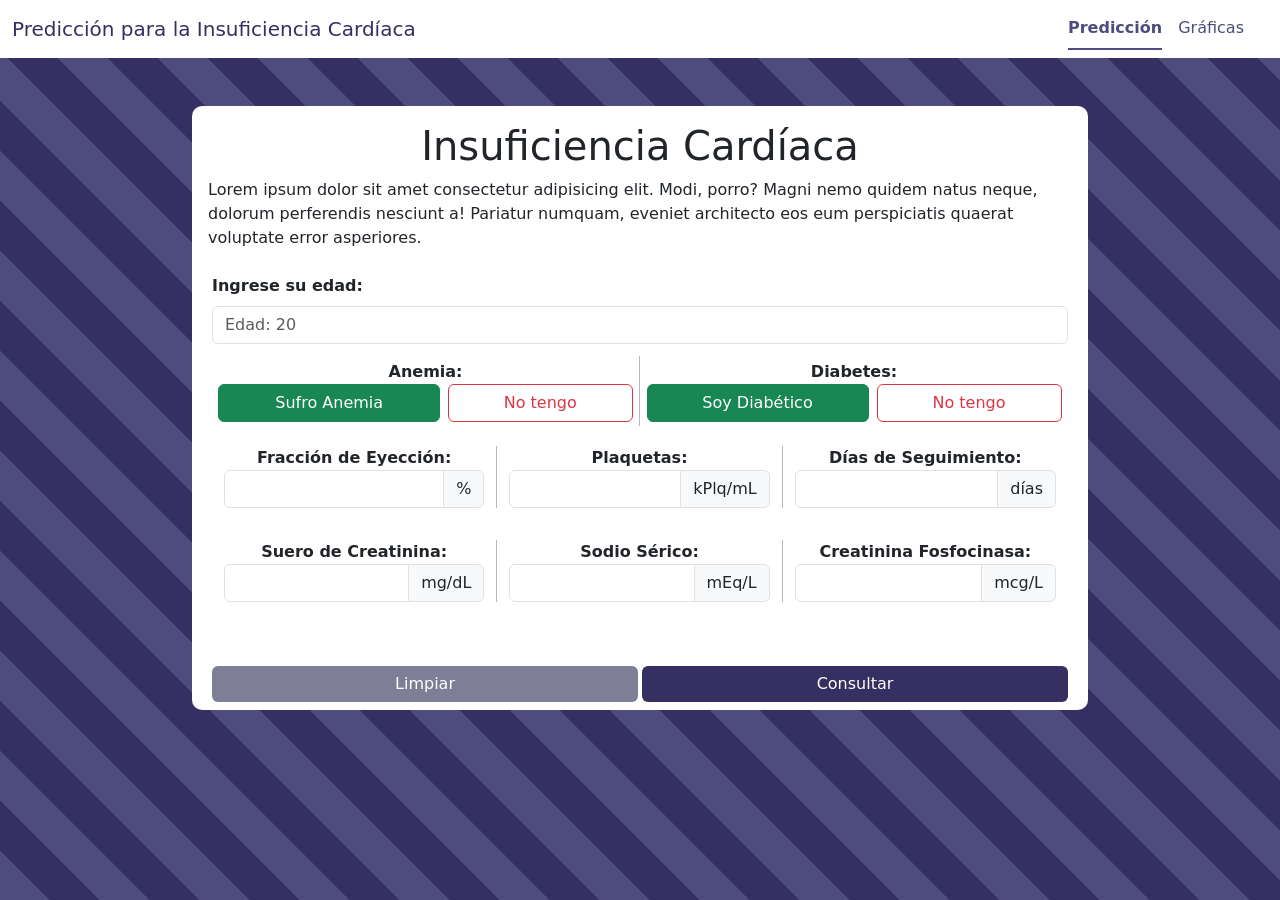
==== web/index.html @ 3ffd3518 "New Member" ====
<!DOCTYPE html>
<html>

<head>
    <meta charset='utf-8'>
    <meta http-equiv='X-UA-Compatible' content='IE=edge'>
    <title>TEMSELSI</title>
    <meta name='viewport' content='width=device-width, initial-scale=1'>
    <link rel="stylesheet" href="css/bootstrap.min.css">
    <link rel="stylesheet" href="css/styles.css">
    <script src="eel.js"></script>
</head>

<body id="cuerpo" class="bg-black">
    <nav class="navbar bg-white ">
        <div class="container-fluid ">
          <a class="navbar-brand">Predicción para la Insuficiencia Cardíaca</a>
          <ul class="nav nav-underline px-4">
            <li class="nav-item">
              <a class="nav-link active" id="prelink" onclick="swapStuff(0)">Predicción</a>
            </li>
            <li class="nav-item">
              <a class="nav-link" id="analink" onclick="swapStuff(1)">Gráficas</a>
            </li> 
          </ul>
        </div>
      </nav>
    
    <!-- PREDICTOR -->  
    <div id="pred" class="bg-white m-5 p-2 row justify-content-center  mx-auto" style="border-radius: 10px; width: 70%;">
        <!--Arrancan Titulos-->
        <div class="col-12 p-2">
            <h1 class="d-flex justify-content-center">
                Insuficiencia Cardíaca
            </h1>
            <p>
                Lorem ipsum dolor sit amet consectetur adipisicing elit. Modi, porro? Magni nemo quidem natus neque, dolorum perferendis nesciunt a! Pariatur numquam, eveniet architecto eos eum perspiciatis quaerat voluptate error asperiores.
            </p>
        </div> 
        
        <!-- Arrancan los inputs  
        
            Atributos desechados
            Diabetes
            Sexo
            Fumador
        
        -->

        <!-- Edad -->
        <div class="col-12">
            <label for="ageInput" class="form-label" style="font-weight: bold;">Ingrese su edad:</label>
            <input type="number" class="form-control" id="ageInput" placeholder="Edad: 20">
        </div>
         
        <!-- Contenedor de Selects Anemia and Diabetes -->
        <div class="row mt-2 py-1">
            <div class="col-6 justify-content-center p-1" style="border-right: 1px solid #b8b8b8;">
                <label for="anemiaHolder" class=" d-flex justify-content-center" style="font-weight: bold;">Anemia:</label>
            
                <div id="anemiaHolder" class="justify-content-center row column-gap-2" style="padding: 0;">
                    <div class="col-6 d-grid p-0">
                        <input type="radio" class="btn btn-check btn-block" name="anemia" id="successAnemia" autocomplete="off" checked>
                        <label class="btn btn-outline-success" for="successAnemia">Sufro Anemia</label>
                    </div>
                        
                    <div class="col-5 d-grid p-0">
                        <input type="radio" class="btn-check" name="anemia" id="dangerAnemia" autocomplete="off">
                        <label class="btn btn-outline-danger" for="dangerAnemia">No tengo</label>
                    </div>  
                </div>
            </div>  

            <div class="col-6 justify-content-center p-1" >
                <label for="anemiaHolder" class=" d-flex justify-content-center" style="font-weight: bold;">Diabetes:</label>
            
                <div id="anemiaHolder" class="justify-content-center row column-gap-2" style="padding: 0;">
                    <div class="col-6 d-grid p-0">
                        <input type="radio" class="btn btn-check btn-block" name="Diabetes" id="successDiabetes" autocomplete="off" checked>
                        <label class="btn btn-outline-success" for="successDiabetes">Soy Diabético</label>
                    </div>
                        
                    <div class="col-5 d-grid p-0">
                        <input type="radio" class="btn-check" name="Diabetes" id="dangerDiabetes" autocomplete="off">
                        <label class="btn btn-outline-danger" for="dangerDiabetes">No tengo</label>
                    </div>  
                </div>
            </div>  
            
        </div> 
        <!-- Ejection, -->
        <div class="row my-3 d-flex align-items-center">
            <div class="col-4" style="border-right: 1px solid #b8b8b8;">
                <label class="d-flex justify-content-center text-center" for="testing" style="font-weight: bold;">Fracción de Eyección:</label>    
                <span class="input-group" id="testing">
                    <input type="text" class="form-control">
                    <span class="input-group-text">%</span> 
                </span>
            </div>

            <div class="col-4" style="border-right: 1px solid #b8b8b8;">
                <label class="d-flex justify-content-center text-center" for="testing" style="font-weight: bold;">Plaquetas:</label>    
                <span class="input-group" id="testing">
                    <input type="text" class="form-control">
                    <span class="input-group-text">kPlq/mL</span> 
                </span>
            </div>

            <div class="col-4">
                <label class="d-flex justify-content-center text-center" for="days" style="font-weight: bold;">Días de Seguimiento:</label>    
                <span class="input-group" id="days">
                    <input type="text" class="form-control">
                    <span class="input-group-text">días</span> 
                </span>
            </div>
        </div>
        
        <!-- Ejection, -->
        <div class="row my-3 d-flex align-items-center">
            <div class="col-4" style="border-right: 1px solid #b8b8b8;">
                <label class="d-flex justify-content-center text-center" for="testing" style="font-weight: bold;">Suero de Creatinina:</label>    
                <span class="input-group" id="testing">
                    <input type="text" class="form-control">
                    <span class="input-group-text">mg/dL</span> 
                </span>
            </div>

            <div class="col-4" style="border-right: 1px solid #b8b8b8;">
                <label class="d-flex justify-content-center text-center" for="testing" style="font-weight: bold;">Sodio Sérico:</label>    
                <span class="input-group" id="testing">
                    <input type="text" class="form-control">
                    <span class="input-group-text">mEq/L</span> 
                </span>
            </div>

            <div class="col-4">
                <label class="d-flex justify-content-center text-center" for="testing" style="font-weight: bold;">Creatinina Fosfocinasa:</label>    
                <span class="input-group" id="testing">
                    <input type="text" class="form-control">
                    <span class="input-group-text">mcg/L</span> 
                </span>
            </div>
        </div>

        <!-- Bottom Buttons-->
        <div class="row mt-5 column-gap-1">
            <button type="button" class="col btn btn-abort">Limpiar</button>
            <button type="button" class="col btn btn-continue">Consultar</button>
        </div>
    </div> 

    <!-- ANALISIS GRÁFICAS -->
    <div id="ana" class="bg-white m-5 p-2 row justify-content-center  mx-auto" style="border-radius: 10px; width: 70%; display: none;">
        <!--Arrancan Titulos-->
        <div class="col-12 p-2">
            <h1 class="d-flex justify-content-center">
                Insuficiencia Cardíaca
            </h1>
            <p>
                Lorem ipsum dolor sit amet consectetur adipisicing elit. Modi, porro? Magni nemo quidem natus neque, dolorum perferendis nesciunt a! Pariatur numquam, eveniet architecto eos eum perspiciatis quaerat voluptate error asperiores.
            </p>
        </div> 
         
        <!-- Bottom Buttons-->
        <div class="row mb-2 column-gap-1"> 
            <label style="font-weight: bold;">Gráficas de Análisis:</label>
            <button type="button" class="col btn btn-continue" onclick="displayStuffTest()">Series de Tiempo</button>
            <button type="button" class="col btn btn-continue" onclick="displayDistribution()">Distribución de Valores</button>
        </div>
        <div class="row mb-2 column-gap-1"> 
            <label style="font-weight: bold;">Mapa de Correlación:</label>
            <button type="button" class="col btn btn-continue" onclick="correlation()">Observar</button>
            
        </div>
        <div class="row mb-3  column-gap-1"> 
            <label style="font-weight: bold;">Contraste del Modelo de Predicción:</label>
            <button type="button" class="col btn btn-continue" onclick="displayStuffTest()">Observar</button>
        </div>
    </div> 

    <script src="js/apiVinculation.js"> </script>
</body>
</html>
---- web/css/styles.css ----
@keyframes move-it {
    0% {
        background-position: initial;
    }

    100% {
        background-position: 100px 0px;
    }
}

.active,.navbar-brand{
        color:#363062 !important;
}

.nav-link{
    color: #4D4C7D !important;
    cursor:pointer;
}

body {
    background: repeating-linear-gradient(45deg,
            #4D4C7D 0%,
            #4D4C7D 25%,

            #363062 25%,
            #363062 50%,

            #4D4C7D 50%,
            #4D4C7D 75%,

            #363062 75%,
            #363062 100%);
    background-size: 100px 100px;
    animation: move-it 7s linear infinite;
} 

.btn-continue,.btn-continue:hover:active{
    background-color: #363062 !important;
    color:white !important;
    border: none !important;
} 

.btn-continue:hover{
    background-color: #198754 !important;
    color:white !important;
}

.btn-abort,.btn-abort:hover:active{
    background-color: #7f7e97 !important;
    color:white !important;
    border: none !important;
}


.btn-abort:hover{
    background-color: #d14545 !important;
    color:#4e0d0d !important;
}
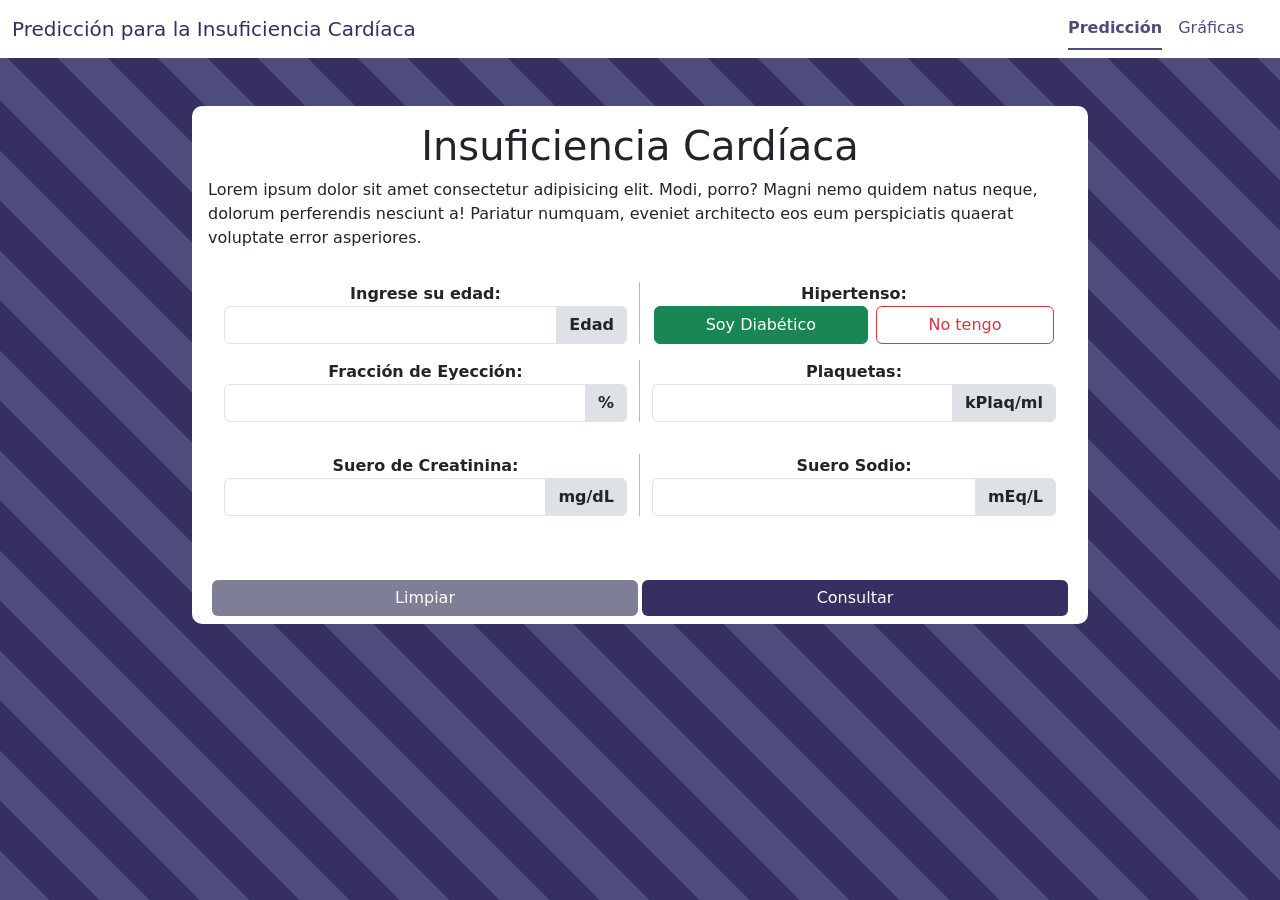
==== commit 80ac2aeb: "Se añade la función de prediccion" ====
--- a/web/index.html
+++ b/web/index.html
@@ -14,17 +14,17 @@
 <body id="cuerpo" class="bg-black">
     <nav class="navbar bg-white ">
         <div class="container-fluid ">
-          <a class="navbar-brand">Predicción para la Insuficiencia Cardíaca</a>
-          <ul class="nav nav-underline px-4">
+            <a class="navbar-brand">Predicción para la Insuficiencia Cardíaca</a>
+            <ul class="nav nav-underline px-4">
             <li class="nav-item">
-              <a class="nav-link active" id="prelink" onclick="swapStuff(0)">Predicción</a>
+                <a class="nav-link active" id="prelink" onclick="swapStuff(0)">Predicción</a>
             </li>
             <li class="nav-item">
-              <a class="nav-link" id="analink" onclick="swapStuff(1)">Gráficas</a>
+                <a class="nav-link" id="analink" onclick="swapStuff(1)">Gráficas</a>
             </li> 
-          </ul>
+            </ul>
         </div>
-      </nav>
+    </nav>
     
     <!-- PREDICTOR -->  
     <div id="pred" class="bg-white m-5 p-2 row justify-content-center  mx-auto" style="border-radius: 10px; width: 70%;">
@@ -36,116 +36,82 @@
             <p>
                 Lorem ipsum dolor sit amet consectetur adipisicing elit. Modi, porro? Magni nemo quidem natus neque, dolorum perferendis nesciunt a! Pariatur numquam, eveniet architecto eos eum perspiciatis quaerat voluptate error asperiores.
             </p>
-        </div> 
-        
-        <!-- Arrancan los inputs  
-        
-            Atributos desechados
-            Diabetes
-            Sexo
-            Fumador
-        
-        -->
+        </div>  
 
-        <!-- Edad -->
-        <div class="col-12">
-            <label for="ageInput" class="form-label" style="font-weight: bold;">Ingrese su edad:</label>
-            <input type="number" class="form-control" id="ageInput" placeholder="Edad: 20">
-        </div>
-         
         <!-- Contenedor de Selects Anemia and Diabetes -->
-        <div class="row mt-2 py-1">
-            <div class="col-6 justify-content-center p-1" style="border-right: 1px solid #b8b8b8;">
-                <label for="anemiaHolder" class=" d-flex justify-content-center" style="font-weight: bold;">Anemia:</label>
-            
-                <div id="anemiaHolder" class="justify-content-center row column-gap-2" style="padding: 0;">
+        <div class="row mt-2 d-flex align-items-center">
+            <div class="col-6 justify-content-center" style="border-right: 1px solid #b8b8b8;"> 
+                <label for="age" class="d-flex justify-content-center" style="font-weight: bold;">Ingrese su edad:</label>
+                <!-- Edad -->
+                <span class="input-group" id="age">
+                    <input type="text" id="edad" class="form-control">
+                    <span class="input-group-text" style="background-color: rgb(222, 226, 230);font-weight: bold;">Edad</span> 
+                </span>
+            </div>  
+
+            <div class="col-6 justify-content-center" >
+                <label for="hipertensoHolder" class=" d-flex justify-content-center" style="font-weight: bold;">Hipertenso:</label>
+                <div id="hipertensoHolder" class="justify-content-center row column-gap-2" style="padding: 0;">
                     <div class="col-6 d-grid p-0">
-                        <input type="radio" class="btn btn-check btn-block" name="anemia" id="successAnemia" autocomplete="off" checked>
-                        <label class="btn btn-outline-success" for="successAnemia">Sufro Anemia</label>
+                       <input type="radio" class="btn btn-check btn-block" name="hipertensoInput" id="successHipertenso" value="hipTrue" autocomplete="off" checked>
+                        <label class="btn btn-outline-success" for="successHipertenso">Soy Diabético</label>
                     </div>
-                        
+
                     <div class="col-5 d-grid p-0">
-                        <input type="radio" class="btn-check" name="anemia" id="dangerAnemia" autocomplete="off">
-                        <label class="btn btn-outline-danger" for="dangerAnemia">No tengo</label>
-                    </div>  
+                        <input type="radio" class="btn-check" name="hipertensoInput" id="dangerHipertenso" value="hipFalse" autocomplete="off">
+                        <label class="btn btn-outline-danger" for="dangerHipertenso">No tengo</label>
+                    </div>   
                 </div>
             </div>  
+        </div> 
 
-            <div class="col-6 justify-content-center p-1" >
-                <label for="anemiaHolder" class=" d-flex justify-content-center" style="font-weight: bold;">Diabetes:</label>
-            
-                <div id="anemiaHolder" class="justify-content-center row column-gap-2" style="padding: 0;">
-                    <div class="col-6 d-grid p-0">
-                        <input type="radio" class="btn btn-check btn-block" name="Diabetes" id="successDiabetes" autocomplete="off" checked>
-                        <label class="btn btn-outline-success" for="successDiabetes">Soy Diabético</label>
-                    </div>
-                        
-                    <div class="col-5 d-grid p-0">
-                        <input type="radio" class="btn-check" name="Diabetes" id="dangerDiabetes" autocomplete="off">
-                        <label class="btn btn-outline-danger" for="dangerDiabetes">No tengo</label>
-                    </div>  
-                </div>
-            </div>  
-            
-        </div> 
         <!-- Ejection, -->
         <div class="row my-3 d-flex align-items-center">
-            <div class="col-4" style="border-right: 1px solid #b8b8b8;">
+            <div class="col-6" style="border-right: 1px solid #b8b8b8;">
                 <label class="d-flex justify-content-center text-center" for="testing" style="font-weight: bold;">Fracción de Eyección:</label>    
                 <span class="input-group" id="testing">
-                    <input type="text" class="form-control">
-                    <span class="input-group-text">%</span> 
+                    <input type="text" id="eyeccion" class="form-control">
+                    <span class="input-group-text" style="background-color: rgb(222, 226, 230);font-weight: 800;">%</span> 
                 </span>
             </div>
 
-            <div class="col-4" style="border-right: 1px solid #b8b8b8;">
+            <div class="col-6">
                 <label class="d-flex justify-content-center text-center" for="testing" style="font-weight: bold;">Plaquetas:</label>    
                 <span class="input-group" id="testing">
-                    <input type="text" class="form-control">
-                    <span class="input-group-text">kPlq/mL</span> 
-                </span>
-            </div>
-
-            <div class="col-4">
-                <label class="d-flex justify-content-center text-center" for="days" style="font-weight: bold;">Días de Seguimiento:</label>    
-                <span class="input-group" id="days">
-                    <input type="text" class="form-control">
-                    <span class="input-group-text">días</span> 
-                </span>
-            </div>
-        </div>
-        
-        <!-- Ejection, -->
-        <div class="row my-3 d-flex align-items-center">
-            <div class="col-4" style="border-right: 1px solid #b8b8b8;">
-                <label class="d-flex justify-content-center text-center" for="testing" style="font-weight: bold;">Suero de Creatinina:</label>    
-                <span class="input-group" id="testing">
-                    <input type="text" class="form-control">
-                    <span class="input-group-text">mg/dL</span> 
-                </span>
-            </div>
-
-            <div class="col-4" style="border-right: 1px solid #b8b8b8;">
-                <label class="d-flex justify-content-center text-center" for="testing" style="font-weight: bold;">Sodio Sérico:</label>    
-                <span class="input-group" id="testing">
-                    <input type="text" class="form-control">
-                    <span class="input-group-text">mEq/L</span> 
-                </span>
-            </div>
-
-            <div class="col-4">
-                <label class="d-flex justify-content-center text-center" for="testing" style="font-weight: bold;">Creatinina Fosfocinasa:</label>    
-                <span class="input-group" id="testing">
-                    <input type="text" class="form-control">
-                    <span class="input-group-text">mcg/L</span> 
+                    <input type="text" id="plaquetas" class="form-control">
+                    <span class="input-group-text" style="background-color: rgb(222, 226, 230);font-weight: bold;">kPlaq/ml</span> 
                 </span>
             </div>
         </div>
 
+        <div class="row my-3 d-flex align-items-center">
+            <div class="col-6" style="border-right: 1px solid #b8b8b8;">
+                <label class="d-flex justify-content-center text-center" for="testing" style="font-weight: bold;">Suero de Creatinina:</label>    
+                <span class="input-group" id="testing">
+                    <input type="text" id="creatinina" class="form-control">
+                    <span class="input-group-text" style="background-color: rgb(222, 226, 230);font-weight: bold;">mg/dL</span> 
+                </span>
+            </div>
+
+            <div class="col-6">
+                <label class="d-flex justify-content-center text-center" for="testing" style="font-weight: bold;">Suero Sodio:</label>    
+                <span class="input-group" id="testing">
+                    <input type="text" id="sodio" class="form-control">
+                    <span class="input-group-text" style="background-color: rgb(222, 226, 230);font-weight: bold;">mEq/L</span> 
+                </span>
+            </div>
+        </div>
+
+        <!--Resultado de Prediccion-->
+        <div class="row" >
+            <p id="ResPrediccion">&nbsp;</p>
+        </div>
+         
+
         <!-- Bottom Buttons-->
-        <div class="row mt-5 column-gap-1">
+        <div class="row mt-2 column-gap-1">
             <button type="button" class="col btn btn-abort">Limpiar</button>
-            <button type="button" class="col btn btn-continue">Consultar</button>
+            <button type="button" class="col btn btn-continue" onclick="prediction()">Consultar</button>
         </div>
     </div> 
 
@@ -174,7 +140,7 @@
         </div>
         <div class="row mb-3  column-gap-1"> 
             <label style="font-weight: bold;">Contraste del Modelo de Predicción:</label>
-            <button type="button" class="col btn btn-continue" onclick="displayStuffTest()">Observar</button>
+            <button type="button" class="col btn btn-continue" onclick="displayAccuracy()">Observar</button>
         </div>
     </div> 
 
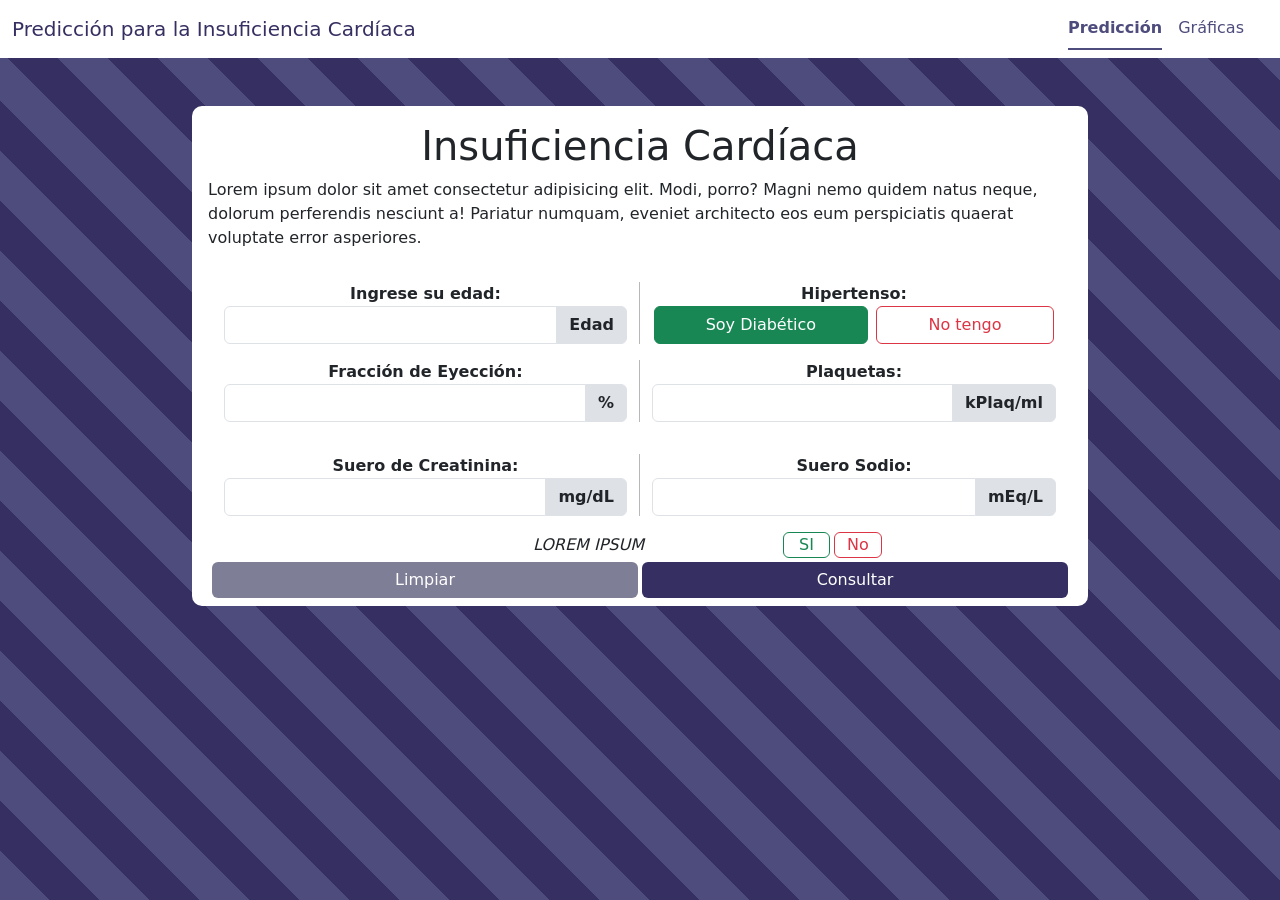
==== commit 746a8a3c: "Display format done" ====
--- a/web/index.html
+++ b/web/index.html
@@ -102,14 +102,19 @@
             </div>
         </div>
 
-        <!--Resultado de Prediccion-->
-        <div class="row" >
-            <p id="ResPrediccion">&nbsp;</p>
+        <!--Resultado de Prediccion--> 
+        <div class="row align-items-center justify-content-center"> 
+            <div class="col-8 ">
+                <div class="row align-items-center justify-content-center column-gap-1">
+                    <p id="ResPrediccion" class="text-center col-8" style="margin-bottom: 0 !important; font-style: italic;">LOREM IPSUM</p>
+                    <button class="col-1 btn btn-outline-success p-0">SI</button> 
+                    <button class="col-1 btn btn-outline-danger p-0">No</button>
+                </div>
+            </div>
         </div>
-         
 
         <!-- Bottom Buttons-->
-        <div class="row mt-2 column-gap-1">
+        <div class="row mt-1 column-gap-1">
             <button type="button" class="col btn btn-abort">Limpiar</button>
             <button type="button" class="col btn btn-continue" onclick="prediction()">Consultar</button>
         </div>
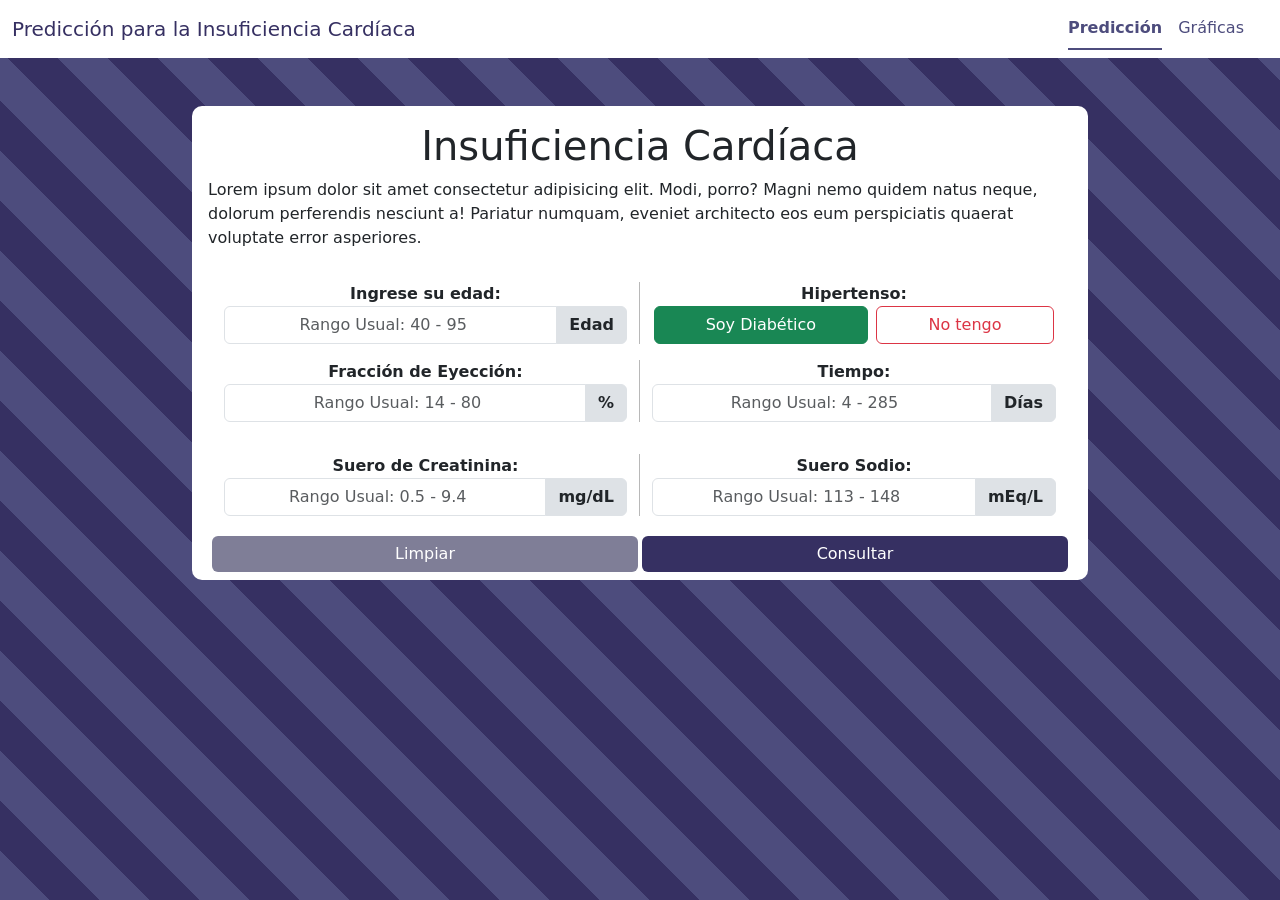
==== commit ec5fbc86: "Last steps" ====
--- a/web/index.html
+++ b/web/index.html
@@ -44,7 +44,7 @@
                 <label for="age" class="d-flex justify-content-center" style="font-weight: bold;">Ingrese su edad:</label>
                 <!-- Edad -->
                 <span class="input-group" id="age">
-                    <input type="text" id="edad" class="form-control">
+                    <input type="number" id="edad" placeholder="Rango Usual: 40 - 95" class="form-control text-center">
                     <span class="input-group-text" style="background-color: rgb(222, 226, 230);font-weight: bold;">Edad</span> 
                 </span>
             </div>  
@@ -70,16 +70,16 @@
             <div class="col-6" style="border-right: 1px solid #b8b8b8;">
                 <label class="d-flex justify-content-center text-center" for="testing" style="font-weight: bold;">Fracción de Eyección:</label>    
                 <span class="input-group" id="testing">
-                    <input type="text" id="eyeccion" class="form-control">
+                    <input type="number" id="eyeccion" placeholder="Rango Usual: 14 - 80" class="form-control text-center">
                     <span class="input-group-text" style="background-color: rgb(222, 226, 230);font-weight: 800;">%</span> 
                 </span>
             </div>
 
             <div class="col-6">
-                <label class="d-flex justify-content-center text-center" for="testing" style="font-weight: bold;">Plaquetas:</label>    
+                <label class="d-flex justify-content-center text-center" for="testing" style="font-weight: bold;">Tiempo:</label>    
                 <span class="input-group" id="testing">
-                    <input type="text" id="plaquetas" class="form-control">
-                    <span class="input-group-text" style="background-color: rgb(222, 226, 230);font-weight: bold;">kPlaq/ml</span> 
+                    <input type="number" id="plaquetas" placeholder="Rango Usual: 4 - 285" class="form-control text-center">
+                    <span class="input-group-text" style="background-color: rgb(222, 226, 230);font-weight: bold;">Días</span> 
                 </span>
             </div>
         </div>
@@ -88,7 +88,7 @@
             <div class="col-6" style="border-right: 1px solid #b8b8b8;">
                 <label class="d-flex justify-content-center text-center" for="testing" style="font-weight: bold;">Suero de Creatinina:</label>    
                 <span class="input-group" id="testing">
-                    <input type="text" id="creatinina" class="form-control">
+                    <input type="number" id="creatinina" placeholder="Rango Usual: 0.5 - 9.4" class="form-control text-center">
                     <span class="input-group-text" style="background-color: rgb(222, 226, 230);font-weight: bold;">mg/dL</span> 
                 </span>
             </div>
@@ -96,17 +96,17 @@
             <div class="col-6">
                 <label class="d-flex justify-content-center text-center" for="testing" style="font-weight: bold;">Suero Sodio:</label>    
                 <span class="input-group" id="testing">
-                    <input type="text" id="sodio" class="form-control">
+                    <input type="number" id="sodio" placeholder="Rango Usual: 113 - 148" class="form-control text-center">
                     <span class="input-group-text" style="background-color: rgb(222, 226, 230);font-weight: bold;">mEq/L</span> 
                 </span>
             </div>
         </div>
 
         <!--Resultado de Prediccion--> 
-        <div class="row align-items-center justify-content-center"> 
+        <div class="row align-items-center justify-content-center my-1" id ="predHeader"style="display: none;"> 
             <div class="col-8 ">
                 <div class="row align-items-center justify-content-center column-gap-1">
-                    <p id="ResPrediccion" class="text-center col-8" style="margin-bottom: 0 !important; font-style: italic;">LOREM IPSUM</p>
+                    <p id="ResPrediccion" class="text-center col-8" style="margin-bottom: 0 !important; font-style: italic; font-size: 15px;">LOREM IPSUM</p>
                     <button class="col-1 btn btn-outline-success p-0">SI</button> 
                     <button class="col-1 btn btn-outline-danger p-0">No</button>
                 </div>
@@ -115,13 +115,13 @@
 
         <!-- Bottom Buttons-->
         <div class="row mt-1 column-gap-1">
-            <button type="button" class="col btn btn-abort">Limpiar</button>
+            <button type="button" class="col btn btn-abort" onclick="clearAll()">Limpiar</button>
             <button type="button" class="col btn btn-continue" onclick="prediction()">Consultar</button>
         </div>
     </div> 
 
     <!-- ANALISIS GRÁFICAS -->
-    <div id="ana" class="bg-white m-5 p-2 row justify-content-center  mx-auto" style="border-radius: 10px; width: 70%; display: none;">
+    <div id="ana" class="bg-white m-5 p-2 row justify-content-center mx-auto" style="border-radius: 10px; width: 70%; display: none;">
         <!--Arrancan Titulos-->
         <div class="col-12 p-2">
             <h1 class="d-flex justify-content-center">
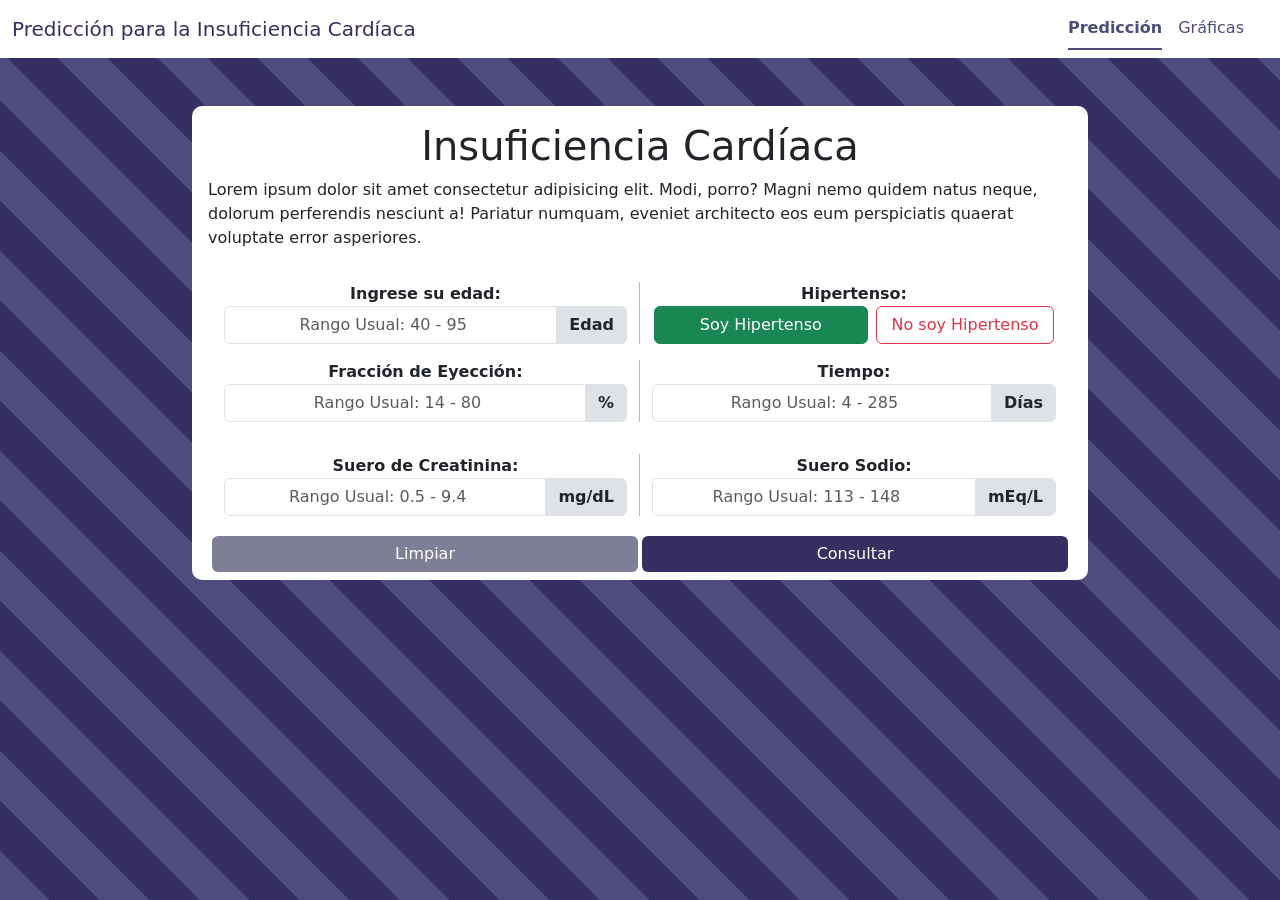
==== commit 5954ad0b: "All code done - remains input validation and screen comments" ====
--- a/web/index.html
+++ b/web/index.html
@@ -54,12 +54,12 @@
                 <div id="hipertensoHolder" class="justify-content-center row column-gap-2" style="padding: 0;">
                     <div class="col-6 d-grid p-0">
                        <input type="radio" class="btn btn-check btn-block" name="hipertensoInput" id="successHipertenso" value="hipTrue" autocomplete="off" checked>
-                        <label class="btn btn-outline-success" for="successHipertenso">Soy Diabético</label>
+                        <label class="btn btn-outline-success" for="successHipertenso">Soy Hipertenso</label>
                     </div>
 
                     <div class="col-5 d-grid p-0">
                         <input type="radio" class="btn-check" name="hipertensoInput" id="dangerHipertenso" value="hipFalse" autocomplete="off">
-                        <label class="btn btn-outline-danger" for="dangerHipertenso">No tengo</label>
+                        <label class="btn btn-outline-danger" for="dangerHipertenso">No soy Hipertenso</label>
                     </div>   
                 </div>
             </div>  
@@ -107,8 +107,8 @@
             <div class="col-8 ">
                 <div class="row align-items-center justify-content-center column-gap-1">
                     <p id="ResPrediccion" class="text-center col-8" style="margin-bottom: 0 !important; font-style: italic; font-size: 15px;">LOREM IPSUM</p>
-                    <button class="col-1 btn btn-outline-success p-0">SI</button> 
-                    <button class="col-1 btn btn-outline-danger p-0">No</button>
+                    <button class="col-1 btn btn-outline-success p-0" onclick="savingNewData(1)">SI</button> 
+                    <button class="col-1 btn btn-outline-danger p-0" onclick="savingNewData(0)">No</button>
                 </div>
             </div>
         </div>
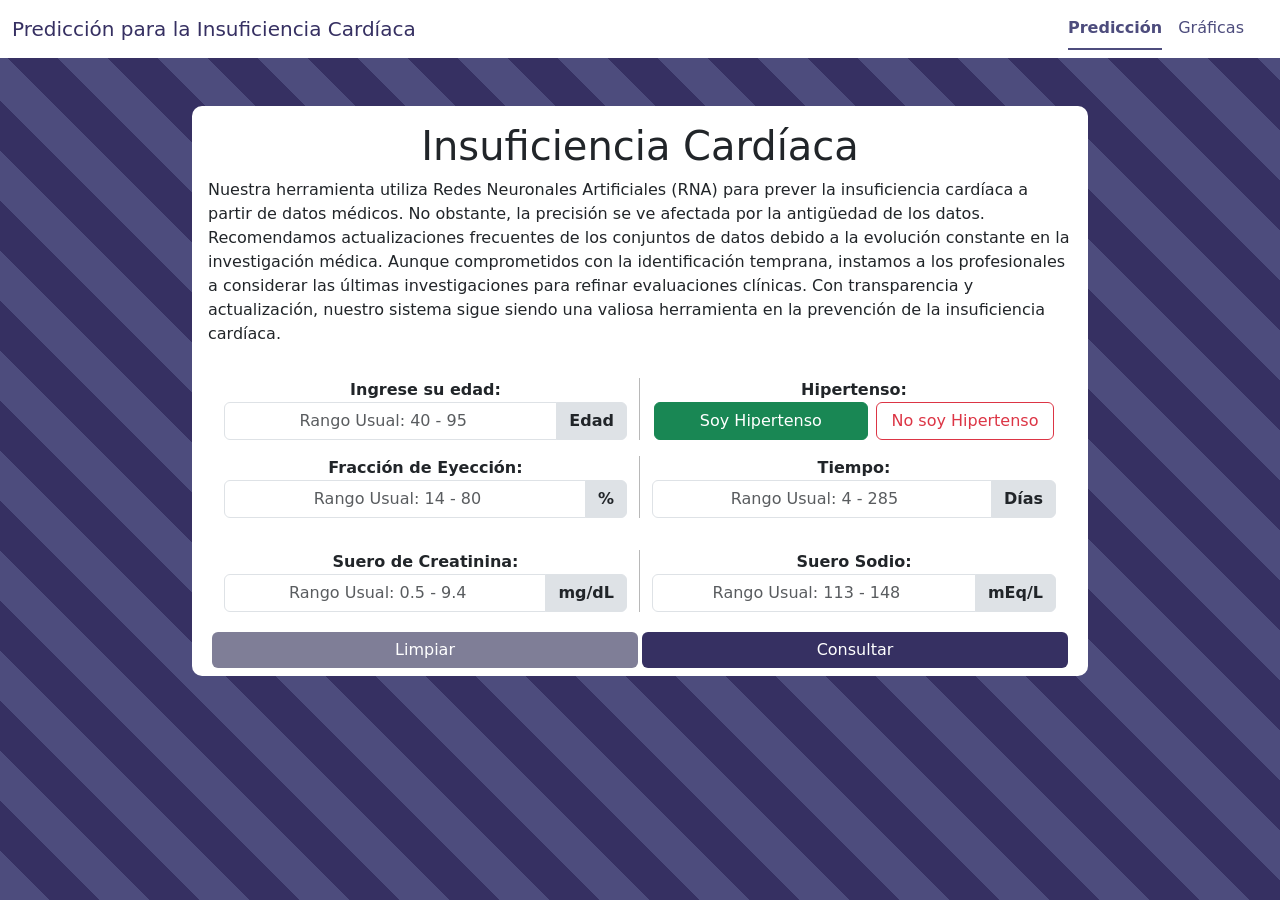
==== commit 5f502dc7: "Finalización de Comentarios" ====
--- a/web/index.html
+++ b/web/index.html
@@ -34,9 +34,14 @@
                 Insuficiencia Cardíaca
             </h1>
             <p>
-                Lorem ipsum dolor sit amet consectetur adipisicing elit. Modi, porro? Magni nemo quidem natus neque, dolorum perferendis nesciunt a! Pariatur numquam, eveniet architecto eos eum perspiciatis quaerat voluptate error asperiores.
+                Nuestra herramienta utiliza Redes Neuronales Artificiales (RNA) para prever la insuficiencia cardíaca a partir de
+                datos médicos. No obstante, la precisión se ve afectada por la antigüedad de los datos. Recomendamos actualizaciones
+                frecuentes de los conjuntos de datos debido a la evolución constante en la investigación médica. Aunque
+                comprometidos con la identificación temprana, instamos a los profesionales a considerar las últimas investigaciones
+                para refinar evaluaciones clínicas. Con transparencia y actualización, nuestro sistema sigue siendo una valiosa
+                herramienta en la prevención de la insuficiencia cardíaca.
             </p>
-        </div>  
+            </div>
 
         <!-- Contenedor de Selects Anemia and Diabetes -->
         <div class="row mt-2 d-flex align-items-center">
@@ -53,7 +58,7 @@
                 <label for="hipertensoHolder" class=" d-flex justify-content-center" style="font-weight: bold;">Hipertenso:</label>
                 <div id="hipertensoHolder" class="justify-content-center row column-gap-2" style="padding: 0;">
                     <div class="col-6 d-grid p-0">
-                       <input type="radio" class="btn btn-check btn-block" name="hipertensoInput" id="successHipertenso" value="hipTrue" autocomplete="off" checked>
+                        <input type="radio" class="btn btn-check btn-block" name="hipertensoInput" id="successHipertenso" value="hipTrue" autocomplete="off" checked>
                         <label class="btn btn-outline-success" for="successHipertenso">Soy Hipertenso</label>
                     </div>
 
@@ -128,7 +133,10 @@
                 Insuficiencia Cardíaca
             </h1>
             <p>
-                Lorem ipsum dolor sit amet consectetur adipisicing elit. Modi, porro? Magni nemo quidem natus neque, dolorum perferendis nesciunt a! Pariatur numquam, eveniet architecto eos eum perspiciatis quaerat voluptate error asperiores.
+                El preprocesamiento de datos en modelos predictivos de insuficiencia cardíaca mediante Redes Neuronales Artificiales
+                (RNA) emerge como un componente crucial. La calidad de los datos, abordada a través de la limpieza y normalización,
+                influye directamente en la capacidad del modelo para discernir patrones relevantes. La selección de características
+                optimiza la precisión y la interpretabilidad, mientras que la división adecuada de datos previene el sobreajuste.
             </p>
         </div> 
          
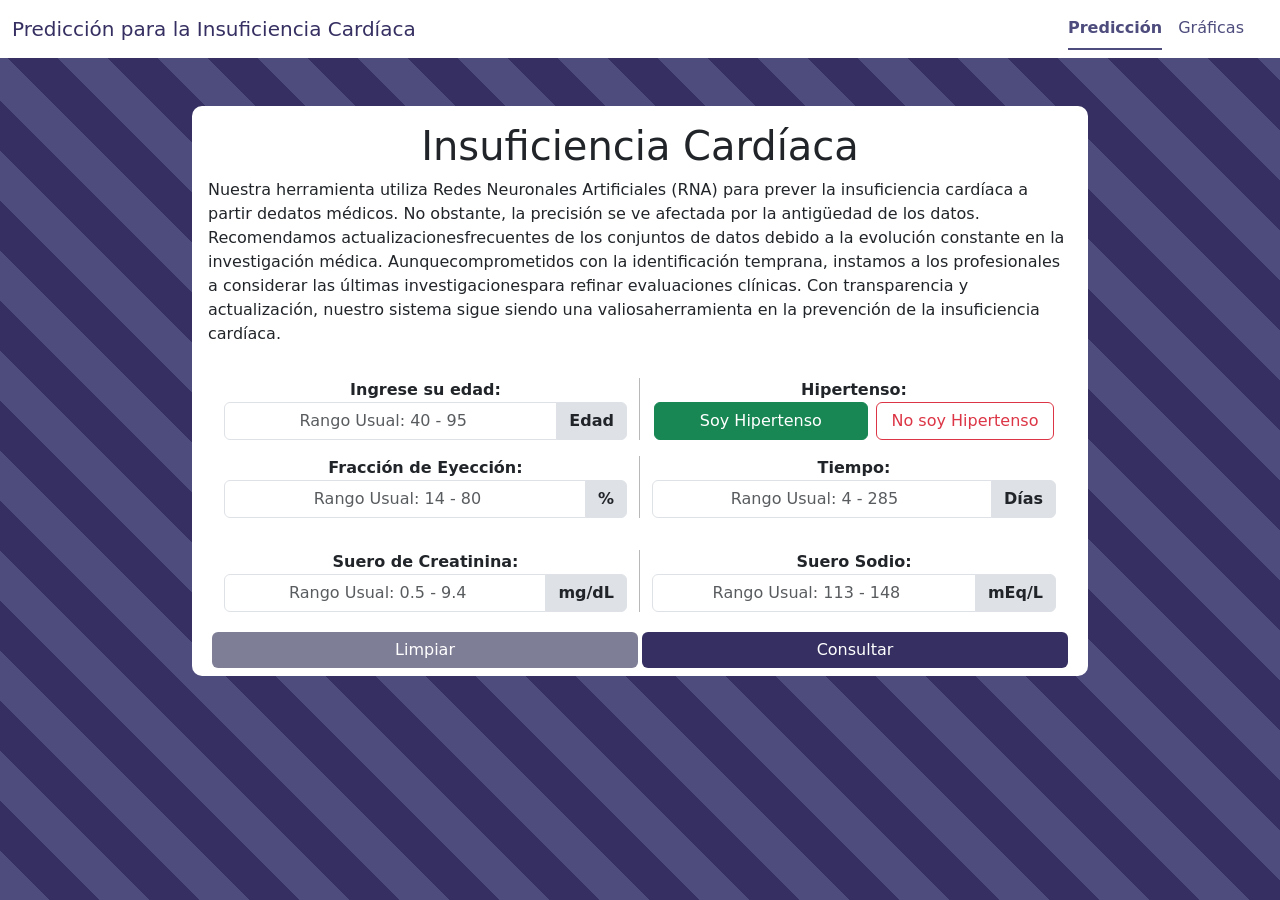
==== commit 99f9b333: "Feat [Runinng Back Working Version]" ====
--- a/web/index.html
+++ b/web/index.html
@@ -25,29 +25,21 @@
             </ul>
         </div>
     </nav>
-    
-    <!-- PREDICTOR -->  
-    <div id="pred" class="bg-white m-5 p-2 row justify-content-center  mx-auto" style="border-radius: 10px; width: 70%;">
-        <!--Arrancan Titulos-->
+
+    <div id="pred" class="bg-white m-5 p-2 row justify-content-center  mx-auto" style="border-radius: 10px; width: 70%;"> 
         <div class="col-12 p-2">
             <h1 class="d-flex justify-content-center">
                 Insuficiencia Cardíaca
             </h1>
             <p>
-                Nuestra herramienta utiliza Redes Neuronales Artificiales (RNA) para prever la insuficiencia cardíaca a partir de
-                datos médicos. No obstante, la precisión se ve afectada por la antigüedad de los datos. Recomendamos actualizaciones
-                frecuentes de los conjuntos de datos debido a la evolución constante en la investigación médica. Aunque
-                comprometidos con la identificación temprana, instamos a los profesionales a considerar las últimas investigaciones
-                para refinar evaluaciones clínicas. Con transparencia y actualización, nuestro sistema sigue siendo una valiosa
-                herramienta en la prevención de la insuficiencia cardíaca.
+                Nuestra herramienta utiliza Redes Neuronales Artificiales (RNA) para prever la insuficiencia cardíaca a partir dedatos médicos. No obstante, la precisión se ve afectada por la antigüedad de los datos. Recomendamos actualizacionesfrecuentes de los conjuntos de datos debido a la evolución constante en la investigación médica. Aunquecomprometidos con la identificación temprana, instamos a los profesionales a considerar las últimas investigacionespara refinar evaluaciones clínicas. Con transparencia y actualización, nuestro sistema sigue siendo una valiosaherramienta en la prevención de la insuficiencia cardíaca.
             </p>
             </div>
 
-        <!-- Contenedor de Selects Anemia and Diabetes -->
         <div class="row mt-2 d-flex align-items-center">
             <div class="col-6 justify-content-center" style="border-right: 1px solid #b8b8b8;"> 
-                <label for="age" class="d-flex justify-content-center" style="font-weight: bold;">Ingrese su edad:</label>
-                <!-- Edad -->
+                <label for="age" class="d-flex justify-content-center" style="font-weight: bold;">Ingrese su edad:</label> 
+
                 <span class="input-group" id="age">
                     <input type="number" id="edad" placeholder="Rango Usual: 40 - 95" class="form-control text-center">
                     <span class="input-group-text" style="background-color: rgb(222, 226, 230);font-weight: bold;">Edad</span> 
@@ -70,7 +62,6 @@
             </div>  
         </div> 
 
-        <!-- Ejection, -->
         <div class="row my-3 d-flex align-items-center">
             <div class="col-6" style="border-right: 1px solid #b8b8b8;">
                 <label class="d-flex justify-content-center text-center" for="testing" style="font-weight: bold;">Fracción de Eyección:</label>    
@@ -107,7 +98,6 @@
             </div>
         </div>
 
-        <!--Resultado de Prediccion--> 
         <div class="row align-items-center justify-content-center my-1" id ="predHeader"style="display: none;"> 
             <div class="col-8 ">
                 <div class="row align-items-center justify-content-center column-gap-1">
@@ -118,29 +108,22 @@
             </div>
         </div>
 
-        <!-- Bottom Buttons-->
         <div class="row mt-1 column-gap-1">
             <button type="button" class="col btn btn-abort" onclick="clearAll()">Limpiar</button>
             <button type="button" class="col btn btn-continue" onclick="prediction()">Consultar</button>
         </div>
     </div> 
 
-    <!-- ANALISIS GRÁFICAS -->
     <div id="ana" class="bg-white m-5 p-2 row justify-content-center mx-auto" style="border-radius: 10px; width: 70%; display: none;">
-        <!--Arrancan Titulos-->
         <div class="col-12 p-2">
             <h1 class="d-flex justify-content-center">
                 Insuficiencia Cardíaca
             </h1>
             <p>
-                El preprocesamiento de datos en modelos predictivos de insuficiencia cardíaca mediante Redes Neuronales Artificiales
-                (RNA) emerge como un componente crucial. La calidad de los datos, abordada a través de la limpieza y normalización,
-                influye directamente en la capacidad del modelo para discernir patrones relevantes. La selección de características
-                optimiza la precisión y la interpretabilidad, mientras que la división adecuada de datos previene el sobreajuste.
+                El preprocesamiento de datos en modelos predictivos de insuficiencia cardíaca mediante Redes Neuronales Artificiales (RNA) emerge como un componente crucial. La calidad de los datos, abordada a través de la limpieza y normalización, influye directamente en la capacidad del modelo para discernir patrones relevantes. La selección de características optimiza la precisión y la interpretabilidad, mientras que la división adecuada de datos previene el sobreajuste.
             </p>
         </div> 
-         
-        <!-- Bottom Buttons-->
+        
         <div class="row mb-2 column-gap-1"> 
             <label style="font-weight: bold;">Gráficas de Análisis:</label>
             <button type="button" class="col btn btn-continue" onclick="displayStuffTest()">Series de Tiempo</button>
